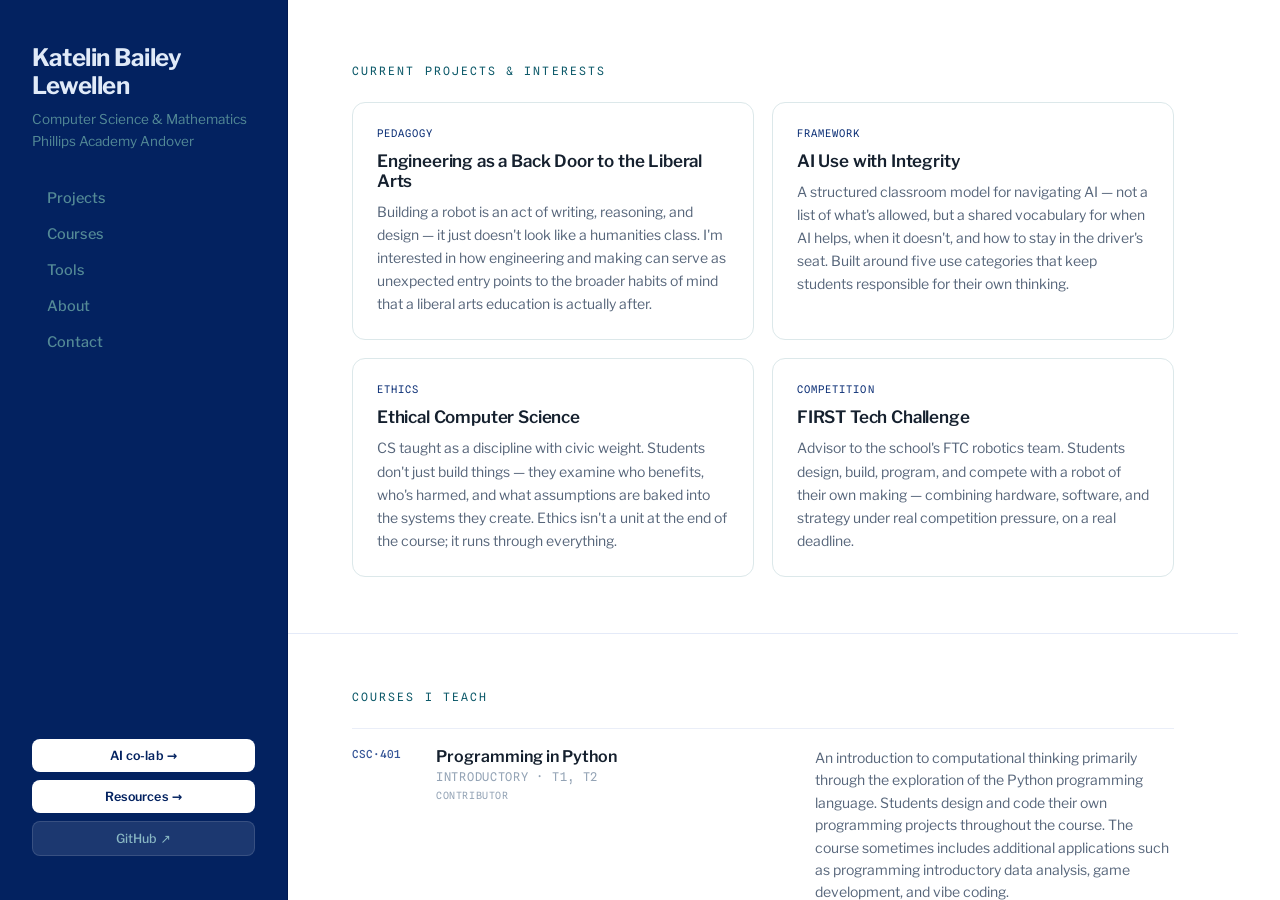
==== index.html @ 348e8698 "Unlock the prototypes from staticrypt password" ====
<!DOCTYPE html>
<html lang="en">
<head>
<meta charset="utf-8">
<meta name="viewport" content="width=device-width, initial-scale=1">
<title>Katelin Bailey Lewellen</title>
<link rel="preconnect" href="https://fonts.googleapis.com">
<link rel="preconnect" href="https://fonts.gstatic.com" crossorigin>
<link href="https://fonts.googleapis.com/css2?family=Libre+Franklin:wght@300;400;500;600;700;800&family=Spline+Sans+Mono:wght@400;500&display=swap" rel="stylesheet">
<style>
  * { box-sizing: border-box; }
  html, body { margin: 0; }
  body { font-family: 'Libre Franklin', system-ui, sans-serif; -webkit-font-smoothing: antialiased; color: #15202e; }
  ::selection { background: #b8d8de; }
  a { color: inherit; text-decoration: none; }
  .nav-link { transition: color .15s ease; }
  .nav-link:hover { color: #e8edf3; }
  .tool-card { transition: background .12s ease; }
  .tool-card:hover { background: #f1f4f8; }
  #tools-track::-webkit-scrollbar { display: none; }
  @media (max-width: 768px) {
    .page-wrap { flex-direction: column !important; height: auto !important; overflow: visible !important; }
    aside { width: 100% !important; height: auto !important; position: static !important; padding: 18px 20px 14px !important; gap: 10px !important; }
    .sb-sub { display: none !important; }
    .sb-name { font-size: 18px !important; }
    .sb-nav { display: none !important; }
    .sb-actions { margin-top: 0 !important; flex-direction: row !important; flex-wrap: wrap !important; gap: 6px !important; }
    main { height: auto !important; overflow-y: visible !important; }
    .sec { padding: 36px 20px !important; }
    .projects-grid { grid-template-columns: 1fr !important; }
    .course-row { grid-template-columns: 1fr !important; gap: 4px !important; }
    .about-card { flex-direction: column !important; }
    .about-img { width: 100% !important; height: 160px !important; }
    .contact-grid { grid-template-columns: 1fr !important; }
    #tools-track .tool-card { flex: 0 0 82% !important; }
    .scroll-btn { display: none !important; }
    footer { padding: 20px !important; }
  }
</style>
</head>
<body>

<div class="page-wrap" style="display: flex; height: 100vh; overflow: hidden;">

  <!-- SIDEBAR -->
  <aside style="width: 288px; flex: none; height: 100vh; position: sticky; top: 0; overflow-y: auto; background: #032260; border-right: 1px solid #021a52; padding: 44px 32px; display: flex; flex-direction: column; gap: 28px;">

    <div>
      <div class="sb-name" style="font-size: 24px; font-weight: 700; letter-spacing: -0.02em; line-height: 1.15; color: #e0eaf8;">Katelin Bailey<br>Lewellen</div>
      <div class="sb-sub" style="font-size: 13.5px; color: #548a96; margin-top: 10px; line-height: 1.6;">Computer Science &amp; Mathematics<br>Phillips Academy Andover</div>
    </div>

    <nav class="sb-nav" style="display: flex; flex-direction: column;">
      <a href="#projects" class="nav-link" style="display: flex; align-items: center; gap: 10px; padding: 9px 0; font-size: 14.5px; color: #548a96; font-weight: 500;">
        <span style="width: 5px; height: 5px; border-radius: 50%; background: #548a96; flex: none; opacity: 0;"></span>Projects
      </a>
      <a href="#courses" class="nav-link" style="display: flex; align-items: center; gap: 10px; padding: 9px 0; font-size: 14.5px; color: #548a96; font-weight: 500;">
        <span style="width: 5px; height: 5px; border-radius: 50%; background: #548a96; flex: none; opacity: 0;"></span>Courses
      </a>
      <a href="#tools" class="nav-link" style="display: flex; align-items: center; gap: 10px; padding: 9px 0; font-size: 14.5px; color: #548a96; font-weight: 500;">
        <span style="width: 5px; height: 5px; border-radius: 50%; background: #548a96; flex: none; opacity: 0;"></span>Tools
      </a>
      <a href="#about" class="nav-link" style="display: flex; align-items: center; gap: 10px; padding: 9px 0; font-size: 14.5px; color: #548a96; font-weight: 500;">
        <span style="width: 5px; height: 5px; border-radius: 50%; background: #548a96; flex: none; opacity: 0;"></span>About
      </a>
      <a href="#contact" class="nav-link" style="display: flex; align-items: center; gap: 10px; padding: 9px 0; font-size: 14.5px; color: #548a96; font-weight: 500;">
        <span style="width: 5px; height: 5px; border-radius: 50%; background: #548a96; flex: none; opacity: 0;"></span>Contact
      </a>
    </nav>

    <div class="sb-actions" style="margin-top: auto; display: flex; flex-direction: column; gap: 8px;">
      <a href="workshop.html" style="background: #ffffff; color: #032260; padding: 9px 12px; border-radius: 8px; text-align: center; font-size: 12.5px; font-weight: 600; letter-spacing: 0.01em;">AI co-lab →</a>
      <a href="open_resources.html" style="background: #ffffff; color: #032260; padding: 9px 12px; border-radius: 8px; text-align: center; font-size: 12.5px; font-weight: 600; letter-spacing: 0.01em;">Resources →</a>
      <a href="https://github.com/kblewellen" target="_blank" rel="noopener" style="background: rgba(255,255,255,0.1); color: #8ab8c4; padding: 9px 12px; border-radius: 8px; text-align: center; font-size: 12.5px; font-weight: 500; border: 1px solid rgba(255,255,255,0.12);">GitHub ↗</a>
      <!--<span style="border: 1px solid rgba(255,255,255,0.12); color: #8ab8c4; padding: 9px 12px; border-radius: 8px; text-align: center; font-size: 12.5px; font-weight: 500; cursor: pointer;">Download CV ↓</span> -->
    </div>
  </aside>

  <!-- MAIN -->
  <main style="flex: 1; height: 100vh; overflow-y: auto; background: #ffffff;">
  <div style="max-width: 950px;">

    <!-- PROJECTS -->
    <section id="projects" class="sec" style="padding: 64px 64px 56px; border-bottom: 1px solid #e4eaf8;">
      <div style="font-family: 'Spline Sans Mono', monospace; font-size: 11.5px; letter-spacing: 0.18em; text-transform: uppercase; color: #0c5969; margin-bottom: 24px;">Current projects &amp; interests</div>
      <div class="projects-grid" style="display: grid; grid-template-columns: 1fr 1fr; gap: 18px;">

        <div style="padding: 24px; border: 1px solid #dce8ea; border-radius: 13px; background: #ffffff;">
          <div style="font-family: 'Spline Sans Mono', monospace; font-size: 10.5px; letter-spacing: 0.1em; text-transform: uppercase; color: #0e3177; margin-bottom: 12px;">Pedagogy</div>
          <div style="font-size: 17px; font-weight: 600; margin-bottom: 9px; letter-spacing: -0.01em;">Engineering as a Back Door to the Liberal Arts</div>
          <div style="font-size: 14px; line-height: 1.65; color: #56657a;">Building a robot is an act of writing, reasoning, and design — it just doesn't look like a humanities class. I'm interested in how engineering and making can serve as unexpected entry points to the broader habits of mind that a liberal arts education is actually after.</div>
        </div>

        <div style="padding: 24px; border: 1px solid #dce8ea; border-radius: 13px; background: #ffffff;">
          <div style="font-family: 'Spline Sans Mono', monospace; font-size: 10.5px; letter-spacing: 0.1em; text-transform: uppercase; color: #0e3177; margin-bottom: 12px;">Framework</div>
          <div style="font-size: 17px; font-weight: 600; margin-bottom: 9px; letter-spacing: -0.01em;">AI Use with Integrity</div>
          <div style="font-size: 14px; line-height: 1.65; color: #56657a;">A structured classroom model for navigating AI — not a list of what's allowed, but a shared vocabulary for when AI helps, when it doesn't, and how to stay in the driver's seat. Built around five use categories that keep students responsible for their own thinking.</div>
        </div>

        <div style="padding: 24px; border: 1px solid #dce8ea; border-radius: 13px; background: #ffffff;">
          <div style="font-family: 'Spline Sans Mono', monospace; font-size: 10.5px; letter-spacing: 0.1em; text-transform: uppercase; color: #0e3177; margin-bottom: 12px;">Ethics</div>
          <div style="font-size: 17px; font-weight: 600; margin-bottom: 9px; letter-spacing: -0.01em;">Ethical Computer Science</div>
          <div style="font-size: 14px; line-height: 1.65; color: #56657a;">CS taught as a discipline with civic weight. Students don't just build things — they examine who benefits, who's harmed, and what assumptions are baked into the systems they create. Ethics isn't a unit at the end of the course; it runs through everything.</div>
        </div>

        <div style="padding: 24px; border: 1px solid #dce8ea; border-radius: 13px; background: #ffffff;">
          <div style="font-family: 'Spline Sans Mono', monospace; font-size: 10.5px; letter-spacing: 0.1em; text-transform: uppercase; color: #0e3177; margin-bottom: 12px;">Competition</div>
          <div style="font-size: 17px; font-weight: 600; margin-bottom: 9px; letter-spacing: -0.01em;">FIRST Tech Challenge</div>
          <div style="font-size: 14px; line-height: 1.65; color: #56657a;">Advisor to the school's FTC robotics team. Students design, build, program, and compete with a robot of their own making — combining hardware, software, and strategy under real competition pressure, on a real deadline.</div>
        </div>

      </div>
    </section>

    <!-- COURSES -->
    <section id="courses" class="sec" style="padding: 56px 64px; border-bottom: 1px solid #e4eaf8;">
      <div style="font-family: 'Spline Sans Mono', monospace; font-size: 11.5px; letter-spacing: 0.18em; text-transform: uppercase; color: #0c5969; margin-bottom: 24px;">Courses I teach</div>

      <div class="course-row" style="display: grid; grid-template-columns: 64px 1fr 1fr; gap: 20px; align-items: start; padding: 18px 0; border-top: 1px solid #eaeef8;">
        <div style="font-family: 'Spline Sans Mono', monospace; font-size: 11px; color: #375798; font-weight: 500;">CSC·401</div>
        <div>
          <div style="font-size: 16px; font-weight: 600; margin-bottom: 3px;">Programming in Python</div>
          <div style="font-size: 12px; color: #93a3b5; font-family: 'Spline Sans Mono', monospace; letter-spacing: 0.06em; text-transform: uppercase;">Introductory · T1, T2</div>
          <div style="font-size: 10px; font-family: 'Spline Sans Mono', monospace; letter-spacing: 0.06em; text-transform: uppercase; color: #93a3b5; margin-top: 5px;">contributor</div>
        </div>
        <div style="font-size: 14px; line-height: 1.6; color: #56657a;">An introduction to computational thinking primarily through the exploration of the Python programming language. Students design and code their own programming projects throughout the course. The course sometimes includes additional applications such as programming introductory data analysis, game development, and vibe coding. </div>
      </div>

      <div class="course-row" style="display: grid; grid-template-columns: 64px 1fr 1fr; gap: 20px; align-items: start; padding: 18px 0; border-top: 1px solid #eaeef8;">
        <div style="font-family: 'Spline Sans Mono', monospace; font-size: 11px; color: #375798; font-weight: 500;">CSC·411</div>
        <div>
          <div style="font-size: 16px; font-weight: 600; margin-bottom: 3px;">Robotics</div>
          <div style="font-size: 12px; color: #93a3b5; font-family: 'Spline Sans Mono', monospace; letter-spacing: 0.06em; text-transform: uppercase;">Introductory · T1, T3</div>
          <div style="font-size: 10px; font-family: 'Spline Sans Mono', monospace; letter-spacing: 0.06em; text-transform: uppercase; color: #0c5969; margin-top: 5px;">author · stable</div>
        </div>
        <div style="font-size: 14px; line-height: 1.6; color: #56657a;">A hands-on, project-based course where students  use the engineering process to engage in science-driven decision making and review physical concepts involved in the design and construction of a robot. Students  create robotics capable of complex behaviors while exploring different aspects of robot design and how they come together in the creation of a robot, including ethical and cultural elements surrounding the use of artificial intelligence.</div>
      </div>

      <div class="course-row" style="display: grid; grid-template-columns: 64px 1fr 1fr; gap: 20px; align-items: start; padding: 18px 0; border-top: 1px solid #eaeef8;">
        <div style="font-family: 'Spline Sans Mono', monospace; font-size: 11px; color: #375798; font-weight: 500;">CSC·454</div>
        <div>
          <div style="font-size: 16px; font-weight: 600; margin-bottom: 3px;">Computer Organization &amp; Hardware</div>
          <div style="font-size: 12px; color: #93a3b5; font-family: 'Spline Sans Mono', monospace; letter-spacing: 0.06em; text-transform: uppercase;">Intermediate · T3</div>
          <div style="font-size: 10px; font-family: 'Spline Sans Mono', monospace; letter-spacing: 0.06em; text-transform: uppercase; color: #0c5969; margin-top: 5px;">author · building</div>
        </div>
        <div style="font-size: 14px; line-height: 1.6; color: #56657a;">An introduction to the organization and design of computer systems. Students invent and explore the essential hardware and software commponents of computational devices. Topics include digital logic, circuit design, memory architectures and hierarchies, and assembly language(s). Over the course of the term, students will complete a series of projects that gradually build the components of a simple computer system in simulation.</div>
      </div>

      <div class="course-row" style="display: grid; grid-template-columns: 64px 1fr 1fr; gap: 20px; align-items: start; padding: 18px 0; border-top: 1px solid #eaeef8;">
        <div style="font-family: 'Spline Sans Mono', monospace; font-size: 11px; color: #375798; font-weight: 500;">CSC·551</div>
        <div>
          <div style="font-size: 16px; font-weight: 600; margin-bottom: 3px;">Data Structures &amp; Algorithms</div>
          <div style="font-size: 12px; color: #93a3b5; font-family: 'Spline Sans Mono', monospace; letter-spacing: 0.06em; text-transform: uppercase;">Advanced · T3</div>
          <div style="font-size: 10px; font-family: 'Spline Sans Mono', monospace; letter-spacing: 0.06em; text-transform: uppercase; color: #0c5969; margin-top: 5px;">author · in revision</div>
        </div>
        <div style="font-size: 14px; line-height: 1.6; color: #56657a;">An opportunity for students to study, build, test, and apply data structures such as stacks, queues, linked lists, binary trees, heaps, hash maps and graphs, including formulating appropriate algorithms to support their data. Along the way, students develop software engineering skills potentially including collaborative coding, source control, and test-driven development.</div>
      </div>

      <div class="course-row" style="display: grid; grid-template-columns: 64px 1fr 1fr; gap: 20px; align-items: start; padding: 18px 0; border-top: 1px solid #eaeef8;">
        <div style="font-family: 'Spline Sans Mono', monospace; font-size: 11px; color: #375798; font-weight: 500;">CSC·571</div>
        <div>
          <div style="font-size: 16px; font-weight: 600; margin-bottom: 3px;">Autonomous Systems</div>
          <div style="font-size: 12px; color: #93a3b5; font-family: 'Spline Sans Mono', monospace; letter-spacing: 0.06em; text-transform: uppercase;">Advanced · T2</div>
          <div style="font-size: 10px; font-family: 'Spline Sans Mono', monospace; letter-spacing: 0.06em; text-transform: uppercase; color: #0c5969; margin-top: 5px;">author · in revision</div>
        </div>
        <div style="font-size: 14px; line-height: 1.6; color: #56657a;">A hands-on, project-driven introduction to the design and control of autonomous systems. Students plan and build cyber-physical and autonomous systems in self-selected domains. Their projects drive explorations of necessary robotics, artificial intelligence, and control engineering  to achieve their goals. Woven throughout this work, the students explore the ethical and societal implications of these systems.</div>
      </div>

      <div class="course-row" style="display: grid; grid-template-columns: 64px 1fr 1fr; gap: 20px; align-items: start; padding: 18px 0; border-top: 1px solid #eaeef8;">
        <div style="font-family: 'Spline Sans Mono', monospace; font-size: 11px; color: #375798; font-weight: 500;">MTH</div>
        <div>
          <div style="font-size: 16px; font-weight: 600; margin-bottom: 3px;">Mathematics, various</div>
          <div style="font-size: 12px; color: #93a3b5; font-family: 'Spline Sans Mono', monospace; letter-spacing: 0.06em; text-transform: uppercase;">Mathematics</div>
        </div>
        <div style="font-size: 14px; line-height: 1.6; color: #56657a;"> Various math classes, most recently precalculus and calculus, taught alongside other Andover faculty. I teach math with a focus on exploration, reasoning, and connection which draws from traditions of complex instruction, problem-based learning, and standards-based grading. </div>
      </div>

      <div style="padding: 20px 0 0; margin-top: 4px; border-top: 1px solid #eaeef8;">
        <div style="font-family: 'Spline Sans Mono', monospace; font-size: 11px; letter-spacing: 0.06em; text-transform: uppercase; color: #93a3b5; margin-bottom: 8px;">Also taught</div>
        <div style="font-size: 14px; color: #93a3b5; line-height: 1.8;">Object-Oriented Programming in Java · Data Visualization · Computer Security · Artificial Intelligence and Machine Learning · C++ Bridge Course for Python Programmers · Systems Programming ·  Hardware-Software Interface</div>
      </div>
    </section>

    <!-- TOOLS -->
    <section id="tools" class="sec" style="padding: 56px 64px; border-bottom: 1px solid #e4eaf8;">
      <div style="display: flex; align-items: start; justify-content: space-between; margin-bottom: 12px;">
        <div style="font-family: 'Spline Sans Mono', monospace; font-size: 11.5px; letter-spacing: 0.18em; text-transform: uppercase; color: #0c5969;">Things I've built</div>
        <a href="open_resources.html" style="font-family: 'Spline Sans Mono', monospace; font-size: 11.5px; color: #0c5969;">see all →</a>
      </div>
      <p style="font-size: 13px; line-height: 1.65; color: #93a3b5; margin: 0 0 16px; max-width: 680px;">Tools built from original AI use framework and custom curriculum by Katelin Bailey Lewellen and CS Skills system from CS@Andover. Code interfaces developed in collaboration with Claude Code.</p>
      <div style="position: relative;">
        <div id="tools-track" style="display: flex; gap: 14px; overflow-x: auto; scroll-snap-type: x mandatory; scroll-behavior: smooth; scrollbar-width: none; padding-bottom: 4px;">

          <a href="ai_framework.html" class="tool-card" style="flex: 0 0 calc(33.33% - 10px); scroll-snap-align: start; display: flex; align-items: flex-start; padding: 18px 20px; border: 1px solid #e4eaf8; border-radius: 13px; color: inherit;">
            <div>
              <div style="font-size: 16px; font-weight: 600; margin-bottom: 4px;">AI Framework</div>
              <div style="font-family: 'Spline Sans Mono', monospace; font-size: 10px; letter-spacing: 0.08em; text-transform: uppercase; color: #93a3b5; margin-bottom: 3px;">Framework</div>
              <div style="font-family: 'Spline Sans Mono', monospace; font-size: 9.5px; letter-spacing: 0.08em; text-transform: uppercase; color: #c8d2dd; margin-bottom: 8px;">KBL</div>
              <div style="font-size: 13.5px; line-height: 1.55; color: #56657a;">The AI use accountability framework underlying CS@Andover AI-integrated coursework — roles, skills, and expectations for students working with AI.</div>
            </div>
          </a>

          <a href="student_tools/411_help/411_help_v4.html" class="tool-card" style="flex: 0 0 calc(33.33% - 10px); scroll-snap-align: start; display: flex; align-items: flex-start; padding: 18px 20px; border: 1px solid #e4eaf8; border-radius: 13px; color: inherit;">
            <div>
              <div style="font-size: 16px; font-weight: 600; margin-bottom: 4px;">411 Help</div>
              <div style="font-family: 'Spline Sans Mono', monospace; font-size: 10px; letter-spacing: 0.08em; text-transform: uppercase; color: #93a3b5; margin-bottom: 3px;">Student tool</div>
              <div style="font-family: 'Spline Sans Mono', monospace; font-size: 9.5px; letter-spacing: 0.08em; text-transform: uppercase; color: #c8d2dd; margin-bottom: 8px;">KBL · Claude Code</div>
              <div style="font-size: 13.5px; line-height: 1.55; color: #56657a;">Structured prompt-builder: pick your skills, name your need, compose an AI ask that keeps the thinking yours.</div>
            </div>
          </a>

          <a href="teacher_tools/411_help/411_help_heatmatp_v1.html" class="tool-card" style="flex: 0 0 calc(33.33% - 10px); scroll-snap-align: start; display: flex; align-items: flex-start; padding: 18px 20px; border: 1px solid #e4eaf8; border-radius: 13px; color: inherit;">
            <div>
              <div style="font-size: 16px; font-weight: 600; margin-bottom: 4px;">AI Use Dashboard</div>
              <div style="font-family: 'Spline Sans Mono', monospace; font-size: 10px; letter-spacing: 0.08em; text-transform: uppercase; color: #93a3b5; margin-bottom: 3px;">Teacher tool</div>
              <div style="font-family: 'Spline Sans Mono', monospace; font-size: 9.5px; letter-spacing: 0.08em; text-transform: uppercase; color: #c8d2dd; margin-bottom: 8px;">KBL · Claude Code</div>
              <div style="font-size: 13.5px; line-height: 1.55; color: #56657a;">Upload student logbook entries and see a heatmap of where help was sought — by role and day.</div>
            </div>
          </a>

          <a href="edu_games/gate_crashers/index.html" class="tool-card" style="flex: 0 0 calc(33.33% - 10px); scroll-snap-align: start; display: flex; align-items: flex-start; padding: 18px 20px; border: 1px solid #e4eaf8; border-radius: 13px; color: inherit;">
            <div>
              <div style="font-size: 16px; font-weight: 600; margin-bottom: 4px;">Gate Crashers</div>
              <div style="font-family: 'Spline Sans Mono', monospace; font-size: 10px; letter-spacing: 0.08em; text-transform: uppercase; color: #93a3b5; margin-bottom: 3px;">Game</div>
              <div style="font-family: 'Spline Sans Mono', monospace; font-size: 9.5px; letter-spacing: 0.08em; text-transform: uppercase; color: #c8d2dd; margin-bottom: 8px;">KBL · Claude Code</div>
              <div style="font-size: 13.5px; line-height: 1.55; color: #56657a;">GlitchBot scrambled the digital fortress. Debug broken logic gate circuits before the chaos spreads.</div>
            </div>
          </a>

          <a data-href="vex_test/index.html" class="tool-card" style="flex: 0 0 calc(33.33% - 10px); scroll-snap-align: start; display: flex; align-items: flex-start; padding: 18px 20px; border: 1px solid #e4eaf8; border-radius: 13px; color: inherit;">
            <div>
              <div style="font-size: 16px; font-weight: 600; margin-bottom: 4px;">VEX Test</div>
              <div style="font-family: 'Spline Sans Mono', monospace; font-size: 10px; letter-spacing: 0.08em; text-transform: uppercase; color: #93a3b5; margin-bottom: 3px;">Simulator</div>
              <div style="font-family: 'Spline Sans Mono', monospace; font-size: 9.5px; letter-spacing: 0.08em; text-transform: uppercase; color: #c8d2dd; margin-bottom: 8px;">KBL · Claude Code</div>
              <div style="font-size: 13.5px; line-height: 1.55; color: #56657a;">Upload your VEXcode Python and watch your robot trace its path on a virtual field — see control flow live.</div>
            </div>
          </a>

        </div>
        <button class="scroll-btn" onclick="document.getElementById('tools-track').scrollBy({left:-300,behavior:'smooth'})" style="position: absolute; left: -18px; top: 50%; transform: translateY(-60%); background: #fff; border: 1px solid #dce8ea; border-radius: 50%; width: 34px; height: 34px; cursor: pointer; font-size: 20px; color: #375798; display: flex; align-items: center; justify-content: center; box-shadow: 0 2px 8px -2px rgba(21,32,46,0.12); padding: 0; z-index: 1;">‹</button>
        <button class="scroll-btn" onclick="document.getElementById('tools-track').scrollBy({left:300,behavior:'smooth'})" style="position: absolute; right: -18px; top: 50%; transform: translateY(-60%); background: #fff; border: 1px solid #dce8ea; border-radius: 50%; width: 34px; height: 34px; cursor: pointer; font-size: 20px; color: #375798; display: flex; align-items: center; justify-content: center; box-shadow: 0 2px 8px -2px rgba(21,32,46,0.12); padding: 0; z-index: 1;">›</button>
      </div>
    </section>

    <!-- ABOUT -->
    <section id="about" class="sec" style="padding: 56px 64px; border-bottom: 1px solid #e4eaf8;">
      <div style="font-family: 'Spline Sans Mono', monospace; font-size: 11.5px; letter-spacing: 0.18em; text-transform: uppercase; color: #0c5969; margin-bottom: 18px;">About</div>
      <div class="about-card" style="background: #f7f9fa; border: 1px solid #dce8ea; border-radius: 16px; padding: 32px 36px; display: flex; gap: 32px; align-items: flex-start; max-width: 950px;">
        <img class="about-img" src="headshot.jpg" alt="Katelin Bailey Lewellen" style="flex: none; width: 105px; height: 116px; border-radius: 12px; border: 1px solid #cdd8e8; object-fit: cover; object-position: center top;">
        <div style="flex: 1; min-width: 0; font-size: 15.5px; line-height: 1.75; color: #4a596b; margin: 0 0 16px;">
          <p>Katelin Lewellen is an educator, programmer, and designer who teaches and plays at the intersection of computer science, engineering, and mathematics. She has taught at every level from middle school to graduate school; in public middle school, private high school, university, and community college. She currently teaches at Phillips Academy Andover. In the classroom, Katelin challenges students to develop their own mental models and processes: for thinking, designing, and problem-solving. Her classes emphasize hands-on exploration where students make  choices backed by both justification and reflection.  </p>
          <p> Katelin is committed to intertwining computer science with ethics, problem solving, human relationships, writing, research, and oral argumentation. She is particularly interested in cultivating interesting learning environments with intractable problems for students to grapple with. She has spent time developing a classroom framework for student AI use, but remains deeply suspicious about AI's role in a society that values being both human and humane. She coaches the school's FIRST Tech Challenge robotics team (PARC 28170), and enjoys casual creation on campus with tools both physical and digital. </p>
          <p> Wherever you meet her, Katelin is a detail-loving systems thinker who finds joy in both the messy middle of making and the clean precision of intentional design.   She is committed to the sisyphean task of making complex work sustainable and joyful for both students and teachers, and remains one of the most analog computer science teachers you are likely to meet. 
              You can ask her about knitting, quilting, baking, running, baseball, or books and puzzles of all sorts. She lives in Andover with her husband, three kids, and a large dog.</p>
        </div>
      </div>
    </section>

    <!-- CONTACT -->
    <section id="contact" class="sec" style="padding: 56px 64px; border-bottom: 1px solid #e4eaf8;">
      <div style="font-family: 'Spline Sans Mono', monospace; font-size: 11.5px; letter-spacing: 0.18em; text-transform: uppercase; color: #0c5969; margin-bottom: 24px;">Contact</div>

      <div style="margin-bottom: 16px; padding: 22px 24px; border: 1px solid #e4eaf8; border-radius: 13px; max-width: 760px;">
        <div style="font-family: 'Spline Sans Mono', monospace; font-size: 10.5px; letter-spacing: 0.1em; text-transform: uppercase; color: #93a3b5; margin-bottom: 10px;">Summer 2026 Forecast</div>
        <div style="font-size: 14px; line-height: 1.7; color: #56657a;">In June I'll be at the Grauer Summer Institute (June 15–19), deep-diving into AI in education. In July I'm in residence with the Tang Institute at Andover, working on Ethics and Computer Science. During the fellowship I'm available for in-person or virtual appointments Tue–Thu on campus. Unavailable in August.</div>
      </div>

      <div class="contact-grid" style="display: grid; grid-template-columns: 1fr 1fr; gap: 16px; max-width: 760px;">

        <div style="padding: 22px 24px; border: 1px solid #e4eaf8; border-radius: 13px;">
          <div style="font-family: 'Spline Sans Mono', monospace; font-size: 10.5px; letter-spacing: 0.1em; text-transform: uppercase; color: #93a3b5; margin-bottom: 10px;">Most often found in</div>
          <div style="font-size: 14px; line-height: 1.7; color: #56657a;">
              Nest Makerspace, Robotics Studio<br>
              Oliver Wendell Holmes Library (OWHL)</div>
        </div>

        <div style="padding: 22px 24px; border: 1px solid #e4eaf8; border-radius: 13px;">
          <div style="font-family: 'Spline Sans Mono', monospace; font-size: 10.5px; letter-spacing: 0.1em; text-transform: uppercase; color: #93a3b5; margin-bottom: 10px;">Student Questions</div>
          <div style="font-size: 14px; line-height: 1.75; color: #56657a;">Mon 10–10:45am · Wed 9:45–10:15am<br><span style="font-size: 13px; color: #93a3b5;"><i>when school is in session</i></span></div>
        </div>

        <div style="padding: 22px 24px; border: 1px solid #e4eaf8; border-radius: 13px;">
          <div style="font-family: 'Spline Sans Mono', monospace; font-size: 10.5px; letter-spacing: 0.1em; text-transform: uppercase; color: #93a3b5; margin-bottom: 10px;">Contact me (fast)</div>
          <a id="contact-email" style="font-size: 14.5px; color: #0c5969; font-weight: 500;"></a>
        </div>

        <div style="padding: 22px 24px; border: 1px solid #e4eaf8; border-radius: 13px;">
          <div style="font-family: 'Spline Sans Mono', monospace; font-size: 10.5px; letter-spacing: 0.1em; text-transform: uppercase; color: #93a3b5; margin-bottom: 10px;">Contact me (slow)</div>
          <div style="font-size: 14px; line-height: 1.7; color: #56657a;">180 Main Street<br>Andover MA 01810</div>
        </div>

      </div>

    </section>

    <!-- FOOTER -->
    <footer style="padding: 28px 64px; border-top: 1px solid #e4eaf8; display: flex; align-items: center; justify-content: space-between; gap: 24px; flex-wrap: wrap;">
      <p style="font-size: 13px; color: #93a3b5; margin: 0; line-height: 1.6;">Built with <span style="color: #56657a; font-weight: 500;">Claude Design</span> and <span style="color: #56657a; font-weight: 500;">Claude Code</span>. Curious? <a href="mailto:klewellen@andover.edu" style="color: #0c5969; font-weight: 500;">Get in touch.</a></p>
      <p id="kbl" style="font-family: 'Spline Sans Mono', monospace; font-size: 11px; color: #b5c1cd; margin: 0; letter-spacing: 0.06em;">KBL</p>
    </footer>

  </div>
  </main>
</div>

<script>
  document.getElementById('kbl').textContent = 'KBL · ' + new Date().getFullYear();
  (function() {
    const el = document.getElementById('contact-email');
    const addr = 'klewellen' + '@' + 'andover.edu';
    el.href = 'mailto:' + addr;
    el.textContent = 'klewellen@';
  })();
</script>
</body>
</html>
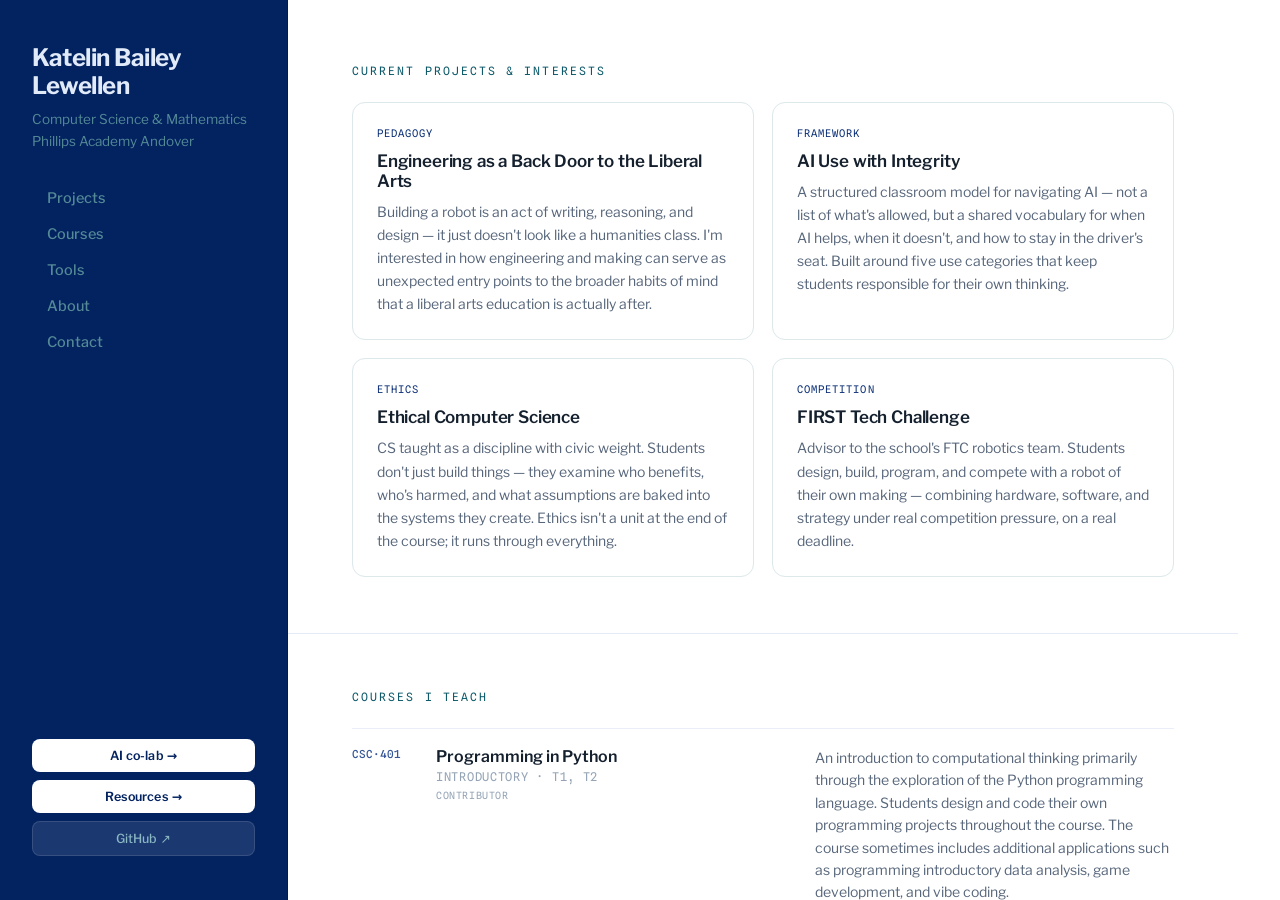
==== commit d80aa1f4: "Updates to about me" ====
--- a/index.html
+++ b/index.html
@@ -248,10 +248,10 @@
       <div class="about-card" style="background: #f7f9fa; border: 1px solid #dce8ea; border-radius: 16px; padding: 32px 36px; display: flex; gap: 32px; align-items: flex-start; max-width: 950px;">
         <img class="about-img" src="headshot.jpg" alt="Katelin Bailey Lewellen" style="flex: none; width: 105px; height: 116px; border-radius: 12px; border: 1px solid #cdd8e8; object-fit: cover; object-position: center top;">
         <div style="flex: 1; min-width: 0; font-size: 15.5px; line-height: 1.75; color: #4a596b; margin: 0 0 16px;">
-          <p>Katelin Lewellen is an educator, programmer, and designer who teaches and plays at the intersection of computer science, engineering, and mathematics. She has taught at every level from middle school to graduate school; in public middle school, private high school, university, and community college. She currently teaches at Phillips Academy Andover. In the classroom, Katelin challenges students to develop their own mental models and processes: for thinking, designing, and problem-solving. Her classes emphasize hands-on exploration where students make  choices backed by both justification and reflection.  </p>
-          <p> Katelin is committed to intertwining computer science with ethics, problem solving, human relationships, writing, research, and oral argumentation. She is particularly interested in cultivating interesting learning environments with intractable problems for students to grapple with. She has spent time developing a classroom framework for student AI use, but remains deeply suspicious about AI's role in a society that values being both human and humane. She coaches the school's FIRST Tech Challenge robotics team (PARC 28170), and enjoys casual creation on campus with tools both physical and digital. </p>
-          <p> Wherever you meet her, Katelin is a detail-loving systems thinker who finds joy in both the messy middle of making and the clean precision of intentional design.   She is committed to the sisyphean task of making complex work sustainable and joyful for both students and teachers, and remains one of the most analog computer science teachers you are likely to meet. 
-              You can ask her about knitting, quilting, baking, running, baseball, or books and puzzles of all sorts. She lives in Andover with her husband, three kids, and a large dog.</p>
+          <p>Katelin Lewellen is an educator, programmer, and designer who teaches and plays at the intersection of computer science, engineering, and mathematics. She has taught at every level from middle school to graduate school; in public schools, private schools, university, and community college. She currently teaches at Phillips Academy Andover. In the classroom, Katelin challenges students to develop their own mental models and processes for thinking, designing, and problem-solving. Her classes emphasize hands-on exploration where students make choices defensible by both justification and reflection.   </p>
+          <p> Katelin is committed to intertwining computer science with ethics, problem solving, human relationships, research, and both written and oral argumentation. She is focused on cultivating interesting learning environments seeded with thorny problems for students to grapple with. She has spent time developing a classroom framework for student AI use, but remains suspicious about AI's role in a society that values being both human and humane. She coaches the school's FIRST Tech Challenge robotics team (PARC 28170), and enjoys casual creation on campus with tools both physical and digital. </p>
+          <p> Wherever you meet her, Katelin is a detail-loving systems thinker who finds joy in both the messy middle of making and the clean precision of intentional design. She is committed to the neverending task of making classes as sustainable and joyful as they are rigorous, for both students and teachers. She is also one of the most analog computer science teachers you are likely to meet. </p>
+          <p>You can ask Katelin about knitting, quilting, baking, running, baseball, or books and puzzles of all sorts. She lives in Andover with her husband, three kids, and a large dog.</p>
         </div>
       </div>
     </section>
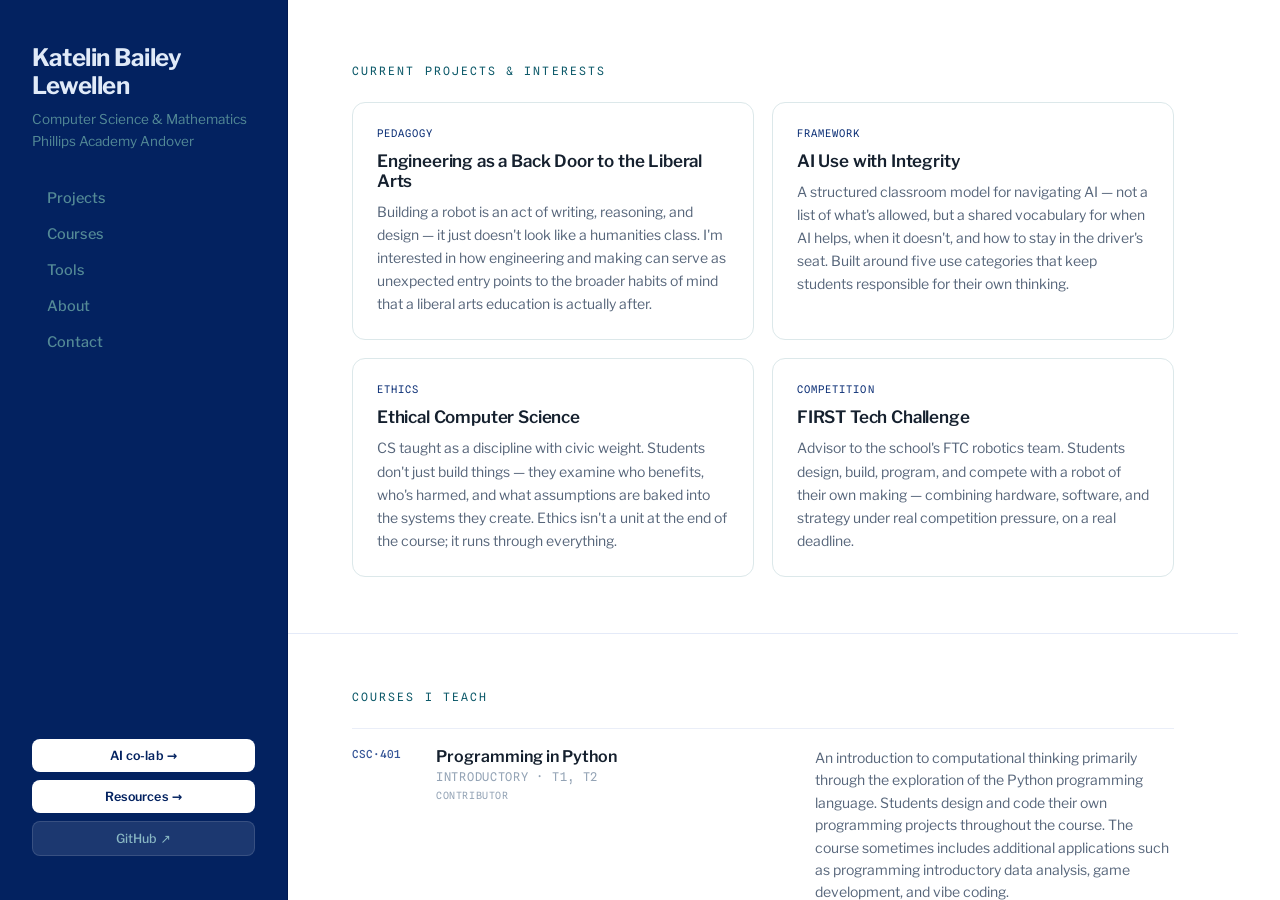
==== commit de5b5db5: "Fixes typos in course descriptions." ====
--- a/index.html
+++ b/index.html
@@ -133,7 +133,7 @@
           <div style="font-size: 12px; color: #93a3b5; font-family: 'Spline Sans Mono', monospace; letter-spacing: 0.06em; text-transform: uppercase;">Introductory · T1, T3</div>
           <div style="font-size: 10px; font-family: 'Spline Sans Mono', monospace; letter-spacing: 0.06em; text-transform: uppercase; color: #0c5969; margin-top: 5px;">author · stable</div>
         </div>
-        <div style="font-size: 14px; line-height: 1.6; color: #56657a;">A hands-on, project-based course where students  use the engineering process to engage in science-driven decision making and review physical concepts involved in the design and construction of a robot. Students  create robotics capable of complex behaviors while exploring different aspects of robot design and how they come together in the creation of a robot, including ethical and cultural elements surrounding the use of artificial intelligence.</div>
+        <div style="font-size: 14px; line-height: 1.6; color: #56657a;">A hands-on, project-based course where students  use the engineering process to engage in science-driven decision making and review physical concepts involved in the design and construction of a robot. Students create robots capable of complex behaviors while exploring different aspects of robot design and how they come together in the creation of a robot, including ethical and cultural elements surrounding the use of artificial intelligence.</div>
       </div>
 
       <div class="course-row" style="display: grid; grid-template-columns: 64px 1fr 1fr; gap: 20px; align-items: start; padding: 18px 0; border-top: 1px solid #eaeef8;">
@@ -143,7 +143,7 @@
           <div style="font-size: 12px; color: #93a3b5; font-family: 'Spline Sans Mono', monospace; letter-spacing: 0.06em; text-transform: uppercase;">Intermediate · T3</div>
           <div style="font-size: 10px; font-family: 'Spline Sans Mono', monospace; letter-spacing: 0.06em; text-transform: uppercase; color: #0c5969; margin-top: 5px;">author · building</div>
         </div>
-        <div style="font-size: 14px; line-height: 1.6; color: #56657a;">An introduction to the organization and design of computer systems. Students invent and explore the essential hardware and software commponents of computational devices. Topics include digital logic, circuit design, memory architectures and hierarchies, and assembly language(s). Over the course of the term, students will complete a series of projects that gradually build the components of a simple computer system in simulation.</div>
+        <div style="font-size: 14px; line-height: 1.6; color: #56657a;">An introduction to the organization and design of computer systems. Students invent and explore the essential hardware and software components of computational devices. Topics include digital logic, circuit design, memory architectures and hierarchies, and assembly language(s). Over the course of the term, students will complete a series of projects that gradually build the components of a simple computer system in simulation.</div>
       </div>
 
       <div class="course-row" style="display: grid; grid-template-columns: 64px 1fr 1fr; gap: 20px; align-items: start; padding: 18px 0; border-top: 1px solid #eaeef8;">
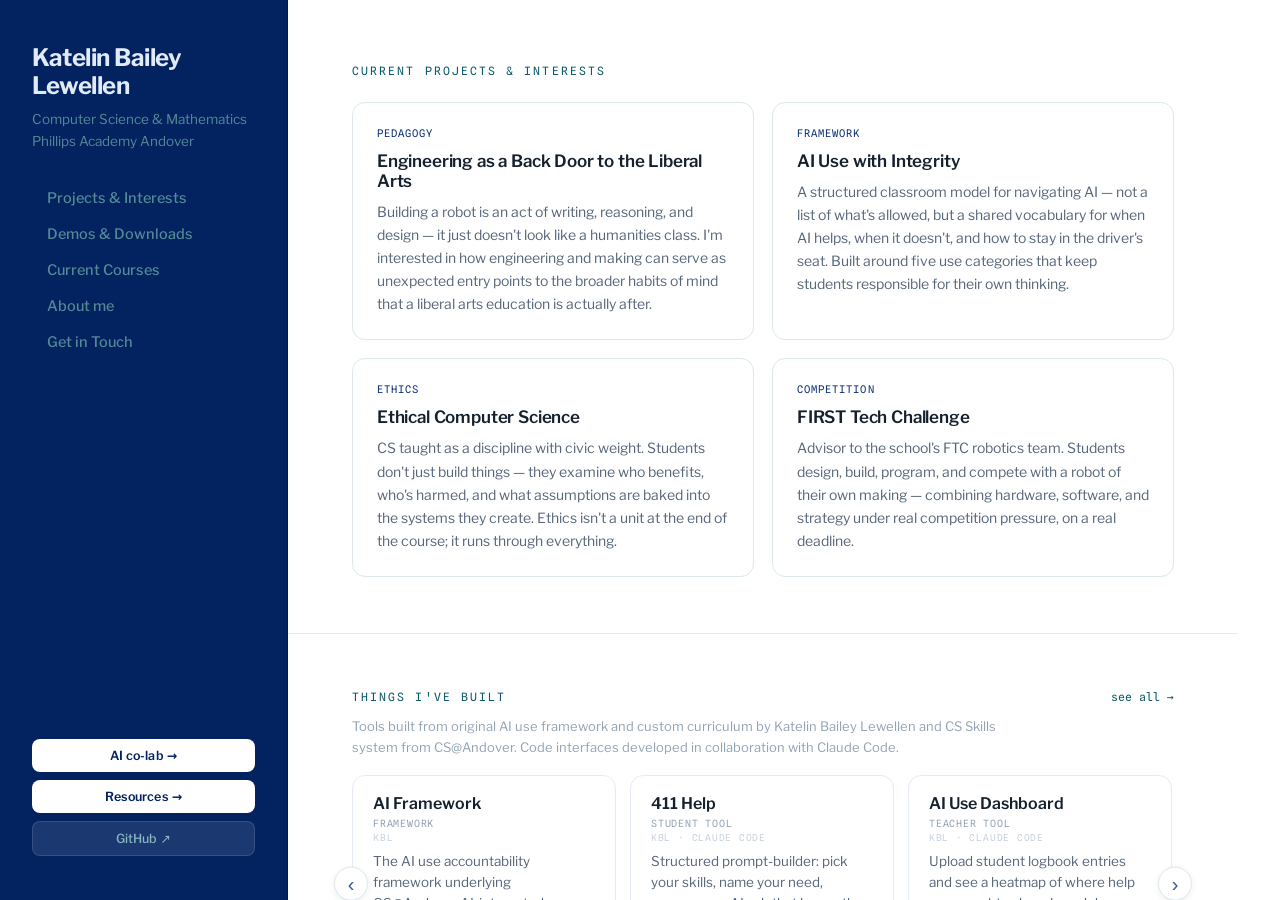
==== commit eacfd411: "Rearrange ordering on main page" ====
--- a/index.html
+++ b/index.html
@@ -51,20 +51,21 @@
     </div>
 
     <nav class="sb-nav" style="display: flex; flex-direction: column;">
+
       <a href="#projects" class="nav-link" style="display: flex; align-items: center; gap: 10px; padding: 9px 0; font-size: 14.5px; color: #548a96; font-weight: 500;">
-        <span style="width: 5px; height: 5px; border-radius: 50%; background: #548a96; flex: none; opacity: 0;"></span>Projects
+        <span style="width: 5px; height: 5px; border-radius: 50%; background: #548a96; flex: none; opacity: 0;"></span>Projects & Interests
+      </a>
+      <a href="#tools" class="nav-link" style="display: flex; align-items: center; gap: 10px; padding: 9px 0; font-size: 14.5px; color: #548a96; font-weight: 500;">
+        <span style="width: 5px; height: 5px; border-radius: 50%; background: #548a96; flex: none; opacity: 0;"></span>Demos & Downloads
       </a>
       <a href="#courses" class="nav-link" style="display: flex; align-items: center; gap: 10px; padding: 9px 0; font-size: 14.5px; color: #548a96; font-weight: 500;">
-        <span style="width: 5px; height: 5px; border-radius: 50%; background: #548a96; flex: none; opacity: 0;"></span>Courses
-      </a>
-      <a href="#tools" class="nav-link" style="display: flex; align-items: center; gap: 10px; padding: 9px 0; font-size: 14.5px; color: #548a96; font-weight: 500;">
-        <span style="width: 5px; height: 5px; border-radius: 50%; background: #548a96; flex: none; opacity: 0;"></span>Tools
+        <span style="width: 5px; height: 5px; border-radius: 50%; background: #548a96; flex: none; opacity: 0;"></span>Current Courses
       </a>
       <a href="#about" class="nav-link" style="display: flex; align-items: center; gap: 10px; padding: 9px 0; font-size: 14.5px; color: #548a96; font-weight: 500;">
-        <span style="width: 5px; height: 5px; border-radius: 50%; background: #548a96; flex: none; opacity: 0;"></span>About
+        <span style="width: 5px; height: 5px; border-radius: 50%; background: #548a96; flex: none; opacity: 0;"></span>About me
       </a>
       <a href="#contact" class="nav-link" style="display: flex; align-items: center; gap: 10px; padding: 9px 0; font-size: 14.5px; color: #548a96; font-weight: 500;">
-        <span style="width: 5px; height: 5px; border-radius: 50%; background: #548a96; flex: none; opacity: 0;"></span>Contact
+        <span style="width: 5px; height: 5px; border-radius: 50%; background: #548a96; flex: none; opacity: 0;"></span>Get in Touch
       </a>
     </nav>
 
@@ -112,75 +113,6 @@
       </div>
     </section>
 
-    <!-- COURSES -->
-    <section id="courses" class="sec" style="padding: 56px 64px; border-bottom: 1px solid #e4eaf8;">
-      <div style="font-family: 'Spline Sans Mono', monospace; font-size: 11.5px; letter-spacing: 0.18em; text-transform: uppercase; color: #0c5969; margin-bottom: 24px;">Courses I teach</div>
-
-      <div class="course-row" style="display: grid; grid-template-columns: 64px 1fr 1fr; gap: 20px; align-items: start; padding: 18px 0; border-top: 1px solid #eaeef8;">
-        <div style="font-family: 'Spline Sans Mono', monospace; font-size: 11px; color: #375798; font-weight: 500;">CSC·401</div>
-        <div>
-          <div style="font-size: 16px; font-weight: 600; margin-bottom: 3px;">Programming in Python</div>
-          <div style="font-size: 12px; color: #93a3b5; font-family: 'Spline Sans Mono', monospace; letter-spacing: 0.06em; text-transform: uppercase;">Introductory · T1, T2</div>
-          <div style="font-size: 10px; font-family: 'Spline Sans Mono', monospace; letter-spacing: 0.06em; text-transform: uppercase; color: #93a3b5; margin-top: 5px;">contributor</div>
-        </div>
-        <div style="font-size: 14px; line-height: 1.6; color: #56657a;">An introduction to computational thinking primarily through the exploration of the Python programming language. Students design and code their own programming projects throughout the course. The course sometimes includes additional applications such as programming introductory data analysis, game development, and vibe coding. </div>
-      </div>
-
-      <div class="course-row" style="display: grid; grid-template-columns: 64px 1fr 1fr; gap: 20px; align-items: start; padding: 18px 0; border-top: 1px solid #eaeef8;">
-        <div style="font-family: 'Spline Sans Mono', monospace; font-size: 11px; color: #375798; font-weight: 500;">CSC·411</div>
-        <div>
-          <div style="font-size: 16px; font-weight: 600; margin-bottom: 3px;">Robotics</div>
-          <div style="font-size: 12px; color: #93a3b5; font-family: 'Spline Sans Mono', monospace; letter-spacing: 0.06em; text-transform: uppercase;">Introductory · T1, T3</div>
-          <div style="font-size: 10px; font-family: 'Spline Sans Mono', monospace; letter-spacing: 0.06em; text-transform: uppercase; color: #0c5969; margin-top: 5px;">author · stable</div>
-        </div>
-        <div style="font-size: 14px; line-height: 1.6; color: #56657a;">A hands-on, project-based course where students  use the engineering process to engage in science-driven decision making and review physical concepts involved in the design and construction of a robot. Students create robots capable of complex behaviors while exploring different aspects of robot design and how they come together in the creation of a robot, including ethical and cultural elements surrounding the use of artificial intelligence.</div>
-      </div>
-
-      <div class="course-row" style="display: grid; grid-template-columns: 64px 1fr 1fr; gap: 20px; align-items: start; padding: 18px 0; border-top: 1px solid #eaeef8;">
-        <div style="font-family: 'Spline Sans Mono', monospace; font-size: 11px; color: #375798; font-weight: 500;">CSC·454</div>
-        <div>
-          <div style="font-size: 16px; font-weight: 600; margin-bottom: 3px;">Computer Organization &amp; Hardware</div>
-          <div style="font-size: 12px; color: #93a3b5; font-family: 'Spline Sans Mono', monospace; letter-spacing: 0.06em; text-transform: uppercase;">Intermediate · T3</div>
-          <div style="font-size: 10px; font-family: 'Spline Sans Mono', monospace; letter-spacing: 0.06em; text-transform: uppercase; color: #0c5969; margin-top: 5px;">author · building</div>
-        </div>
-        <div style="font-size: 14px; line-height: 1.6; color: #56657a;">An introduction to the organization and design of computer systems. Students invent and explore the essential hardware and software components of computational devices. Topics include digital logic, circuit design, memory architectures and hierarchies, and assembly language(s). Over the course of the term, students will complete a series of projects that gradually build the components of a simple computer system in simulation.</div>
-      </div>
-
-      <div class="course-row" style="display: grid; grid-template-columns: 64px 1fr 1fr; gap: 20px; align-items: start; padding: 18px 0; border-top: 1px solid #eaeef8;">
-        <div style="font-family: 'Spline Sans Mono', monospace; font-size: 11px; color: #375798; font-weight: 500;">CSC·551</div>
-        <div>
-          <div style="font-size: 16px; font-weight: 600; margin-bottom: 3px;">Data Structures &amp; Algorithms</div>
-          <div style="font-size: 12px; color: #93a3b5; font-family: 'Spline Sans Mono', monospace; letter-spacing: 0.06em; text-transform: uppercase;">Advanced · T3</div>
-          <div style="font-size: 10px; font-family: 'Spline Sans Mono', monospace; letter-spacing: 0.06em; text-transform: uppercase; color: #0c5969; margin-top: 5px;">author · in revision</div>
-        </div>
-        <div style="font-size: 14px; line-height: 1.6; color: #56657a;">An opportunity for students to study, build, test, and apply data structures such as stacks, queues, linked lists, binary trees, heaps, hash maps and graphs, including formulating appropriate algorithms to support their data. Along the way, students develop software engineering skills potentially including collaborative coding, source control, and test-driven development.</div>
-      </div>
-
-      <div class="course-row" style="display: grid; grid-template-columns: 64px 1fr 1fr; gap: 20px; align-items: start; padding: 18px 0; border-top: 1px solid #eaeef8;">
-        <div style="font-family: 'Spline Sans Mono', monospace; font-size: 11px; color: #375798; font-weight: 500;">CSC·571</div>
-        <div>
-          <div style="font-size: 16px; font-weight: 600; margin-bottom: 3px;">Autonomous Systems</div>
-          <div style="font-size: 12px; color: #93a3b5; font-family: 'Spline Sans Mono', monospace; letter-spacing: 0.06em; text-transform: uppercase;">Advanced · T2</div>
-          <div style="font-size: 10px; font-family: 'Spline Sans Mono', monospace; letter-spacing: 0.06em; text-transform: uppercase; color: #0c5969; margin-top: 5px;">author · in revision</div>
-        </div>
-        <div style="font-size: 14px; line-height: 1.6; color: #56657a;">A hands-on, project-driven introduction to the design and control of autonomous systems. Students plan and build cyber-physical and autonomous systems in self-selected domains. Their projects drive explorations of necessary robotics, artificial intelligence, and control engineering  to achieve their goals. Woven throughout this work, the students explore the ethical and societal implications of these systems.</div>
-      </div>
-
-      <div class="course-row" style="display: grid; grid-template-columns: 64px 1fr 1fr; gap: 20px; align-items: start; padding: 18px 0; border-top: 1px solid #eaeef8;">
-        <div style="font-family: 'Spline Sans Mono', monospace; font-size: 11px; color: #375798; font-weight: 500;">MTH</div>
-        <div>
-          <div style="font-size: 16px; font-weight: 600; margin-bottom: 3px;">Mathematics, various</div>
-          <div style="font-size: 12px; color: #93a3b5; font-family: 'Spline Sans Mono', monospace; letter-spacing: 0.06em; text-transform: uppercase;">Mathematics</div>
-        </div>
-        <div style="font-size: 14px; line-height: 1.6; color: #56657a;"> Various math classes, most recently precalculus and calculus, taught alongside other Andover faculty. I teach math with a focus on exploration, reasoning, and connection which draws from traditions of complex instruction, problem-based learning, and standards-based grading. </div>
-      </div>
-
-      <div style="padding: 20px 0 0; margin-top: 4px; border-top: 1px solid #eaeef8;">
-        <div style="font-family: 'Spline Sans Mono', monospace; font-size: 11px; letter-spacing: 0.06em; text-transform: uppercase; color: #93a3b5; margin-bottom: 8px;">Also taught</div>
-        <div style="font-size: 14px; color: #93a3b5; line-height: 1.8;">Object-Oriented Programming in Java · Data Visualization · Computer Security · Artificial Intelligence and Machine Learning · C++ Bridge Course for Python Programmers · Systems Programming ·  Hardware-Software Interface</div>
-      </div>
-    </section>
-
     <!-- TOOLS -->
     <section id="tools" class="sec" style="padding: 56px 64px; border-bottom: 1px solid #e4eaf8;">
       <div style="display: flex; align-items: start; justify-content: space-between; margin-bottom: 12px;">
@@ -239,6 +171,75 @@
         </div>
         <button class="scroll-btn" onclick="document.getElementById('tools-track').scrollBy({left:-300,behavior:'smooth'})" style="position: absolute; left: -18px; top: 50%; transform: translateY(-60%); background: #fff; border: 1px solid #dce8ea; border-radius: 50%; width: 34px; height: 34px; cursor: pointer; font-size: 20px; color: #375798; display: flex; align-items: center; justify-content: center; box-shadow: 0 2px 8px -2px rgba(21,32,46,0.12); padding: 0; z-index: 1;">‹</button>
         <button class="scroll-btn" onclick="document.getElementById('tools-track').scrollBy({left:300,behavior:'smooth'})" style="position: absolute; right: -18px; top: 50%; transform: translateY(-60%); background: #fff; border: 1px solid #dce8ea; border-radius: 50%; width: 34px; height: 34px; cursor: pointer; font-size: 20px; color: #375798; display: flex; align-items: center; justify-content: center; box-shadow: 0 2px 8px -2px rgba(21,32,46,0.12); padding: 0; z-index: 1;">›</button>
+      </div>
+    </section>
+
+    <!-- COURSES -->
+    <section id="courses" class="sec" style="padding: 56px 64px; border-bottom: 1px solid #e4eaf8;">
+      <div style="font-family: 'Spline Sans Mono', monospace; font-size: 11.5px; letter-spacing: 0.18em; text-transform: uppercase; color: #0c5969; margin-bottom: 24px;">Courses I teach</div>
+
+      <div class="course-row" style="display: grid; grid-template-columns: 64px 1fr 1fr; gap: 20px; align-items: start; padding: 18px 0; border-top: 1px solid #eaeef8;">
+        <div style="font-family: 'Spline Sans Mono', monospace; font-size: 11px; color: #375798; font-weight: 500;">CSC·401</div>
+        <div>
+          <div style="font-size: 16px; font-weight: 600; margin-bottom: 3px;">Programming in Python</div>
+          <div style="font-size: 12px; color: #93a3b5; font-family: 'Spline Sans Mono', monospace; letter-spacing: 0.06em; text-transform: uppercase;">Introductory · T1, T2</div>
+          <div style="font-size: 10px; font-family: 'Spline Sans Mono', monospace; letter-spacing: 0.06em; text-transform: uppercase; color: #93a3b5; margin-top: 5px;">contributor</div>
+        </div>
+        <div style="font-size: 14px; line-height: 1.6; color: #56657a;">An introduction to computational thinking primarily through the exploration of the Python programming language. Students design and code their own programming projects throughout the course. The course sometimes includes additional applications such as programming introductory data analysis, game development, and vibe coding. </div>
+      </div>
+
+      <div class="course-row" style="display: grid; grid-template-columns: 64px 1fr 1fr; gap: 20px; align-items: start; padding: 18px 0; border-top: 1px solid #eaeef8;">
+        <div style="font-family: 'Spline Sans Mono', monospace; font-size: 11px; color: #375798; font-weight: 500;">CSC·411</div>
+        <div>
+          <div style="font-size: 16px; font-weight: 600; margin-bottom: 3px;">Robotics</div>
+          <div style="font-size: 12px; color: #93a3b5; font-family: 'Spline Sans Mono', monospace; letter-spacing: 0.06em; text-transform: uppercase;">Introductory · T1, T3</div>
+          <div style="font-size: 10px; font-family: 'Spline Sans Mono', monospace; letter-spacing: 0.06em; text-transform: uppercase; color: #0c5969; margin-top: 5px;">author · stable</div>
+        </div>
+        <div style="font-size: 14px; line-height: 1.6; color: #56657a;">A hands-on, project-based course where students  use the engineering process to engage in science-driven decision making and review physical concepts involved in the design and construction of a robot. Students create robots capable of complex behaviors while exploring different aspects of robot design and how they come together in the creation of a robot, including ethical and cultural elements surrounding the use of artificial intelligence.</div>
+      </div>
+
+      <div class="course-row" style="display: grid; grid-template-columns: 64px 1fr 1fr; gap: 20px; align-items: start; padding: 18px 0; border-top: 1px solid #eaeef8;">
+        <div style="font-family: 'Spline Sans Mono', monospace; font-size: 11px; color: #375798; font-weight: 500;">CSC·454</div>
+        <div>
+          <div style="font-size: 16px; font-weight: 600; margin-bottom: 3px;">Computer Organization &amp; Hardware</div>
+          <div style="font-size: 12px; color: #93a3b5; font-family: 'Spline Sans Mono', monospace; letter-spacing: 0.06em; text-transform: uppercase;">Intermediate · T3</div>
+          <div style="font-size: 10px; font-family: 'Spline Sans Mono', monospace; letter-spacing: 0.06em; text-transform: uppercase; color: #0c5969; margin-top: 5px;">author · building</div>
+        </div>
+        <div style="font-size: 14px; line-height: 1.6; color: #56657a;">An introduction to the organization and design of computer systems. Students invent and explore the essential hardware and software components of computational devices. Topics include digital logic, circuit design, memory architectures and hierarchies, and assembly language(s). Over the course of the term, students will complete a series of projects that gradually build the components of a simple computer system in simulation.</div>
+      </div>
+
+      <div class="course-row" style="display: grid; grid-template-columns: 64px 1fr 1fr; gap: 20px; align-items: start; padding: 18px 0; border-top: 1px solid #eaeef8;">
+        <div style="font-family: 'Spline Sans Mono', monospace; font-size: 11px; color: #375798; font-weight: 500;">CSC·551</div>
+        <div>
+          <div style="font-size: 16px; font-weight: 600; margin-bottom: 3px;">Data Structures &amp; Algorithms</div>
+          <div style="font-size: 12px; color: #93a3b5; font-family: 'Spline Sans Mono', monospace; letter-spacing: 0.06em; text-transform: uppercase;">Advanced · T3</div>
+          <div style="font-size: 10px; font-family: 'Spline Sans Mono', monospace; letter-spacing: 0.06em; text-transform: uppercase; color: #0c5969; margin-top: 5px;">author · in revision</div>
+        </div>
+        <div style="font-size: 14px; line-height: 1.6; color: #56657a;">An opportunity for students to study, build, test, and apply data structures such as stacks, queues, linked lists, binary trees, heaps, hash maps and graphs, including formulating appropriate algorithms to support their data. Along the way, students develop software engineering skills potentially including collaborative coding, source control, and test-driven development.</div>
+      </div>
+
+      <div class="course-row" style="display: grid; grid-template-columns: 64px 1fr 1fr; gap: 20px; align-items: start; padding: 18px 0; border-top: 1px solid #eaeef8;">
+        <div style="font-family: 'Spline Sans Mono', monospace; font-size: 11px; color: #375798; font-weight: 500;">CSC·571</div>
+        <div>
+          <div style="font-size: 16px; font-weight: 600; margin-bottom: 3px;">Autonomous Systems</div>
+          <div style="font-size: 12px; color: #93a3b5; font-family: 'Spline Sans Mono', monospace; letter-spacing: 0.06em; text-transform: uppercase;">Advanced · T2</div>
+          <div style="font-size: 10px; font-family: 'Spline Sans Mono', monospace; letter-spacing: 0.06em; text-transform: uppercase; color: #0c5969; margin-top: 5px;">author · in revision</div>
+        </div>
+        <div style="font-size: 14px; line-height: 1.6; color: #56657a;">A hands-on, project-driven introduction to the design and control of autonomous systems. Students plan and build cyber-physical and autonomous systems in self-selected domains. Their projects drive explorations of necessary robotics, artificial intelligence, and control engineering  to achieve their goals. Woven throughout this work, the students explore the ethical and societal implications of these systems.</div>
+      </div>
+
+      <div class="course-row" style="display: grid; grid-template-columns: 64px 1fr 1fr; gap: 20px; align-items: start; padding: 18px 0; border-top: 1px solid #eaeef8;">
+        <div style="font-family: 'Spline Sans Mono', monospace; font-size: 11px; color: #375798; font-weight: 500;">MTH</div>
+        <div>
+          <div style="font-size: 16px; font-weight: 600; margin-bottom: 3px;">Mathematics, various</div>
+          <div style="font-size: 12px; color: #93a3b5; font-family: 'Spline Sans Mono', monospace; letter-spacing: 0.06em; text-transform: uppercase;">Mathematics</div>
+        </div>
+        <div style="font-size: 14px; line-height: 1.6; color: #56657a;"> Various math classes, most recently precalculus and calculus, taught alongside other Andover faculty. I teach math with a focus on exploration, reasoning, and connection which draws from traditions of complex instruction, problem-based learning, and standards-based grading. </div>
+      </div>
+
+      <div style="padding: 20px 0 0; margin-top: 4px; border-top: 1px solid #eaeef8;">
+        <div style="font-family: 'Spline Sans Mono', monospace; font-size: 11px; letter-spacing: 0.06em; text-transform: uppercase; color: #93a3b5; margin-bottom: 8px;">Also taught</div>
+        <div style="font-size: 14px; color: #93a3b5; line-height: 1.8;">Object-Oriented Programming in Java · Data Visualization · Computer Security · Artificial Intelligence and Machine Learning · C++ Bridge Course for Python Programmers · Systems Programming ·  Hardware-Software Interface</div>
       </div>
     </section>
 
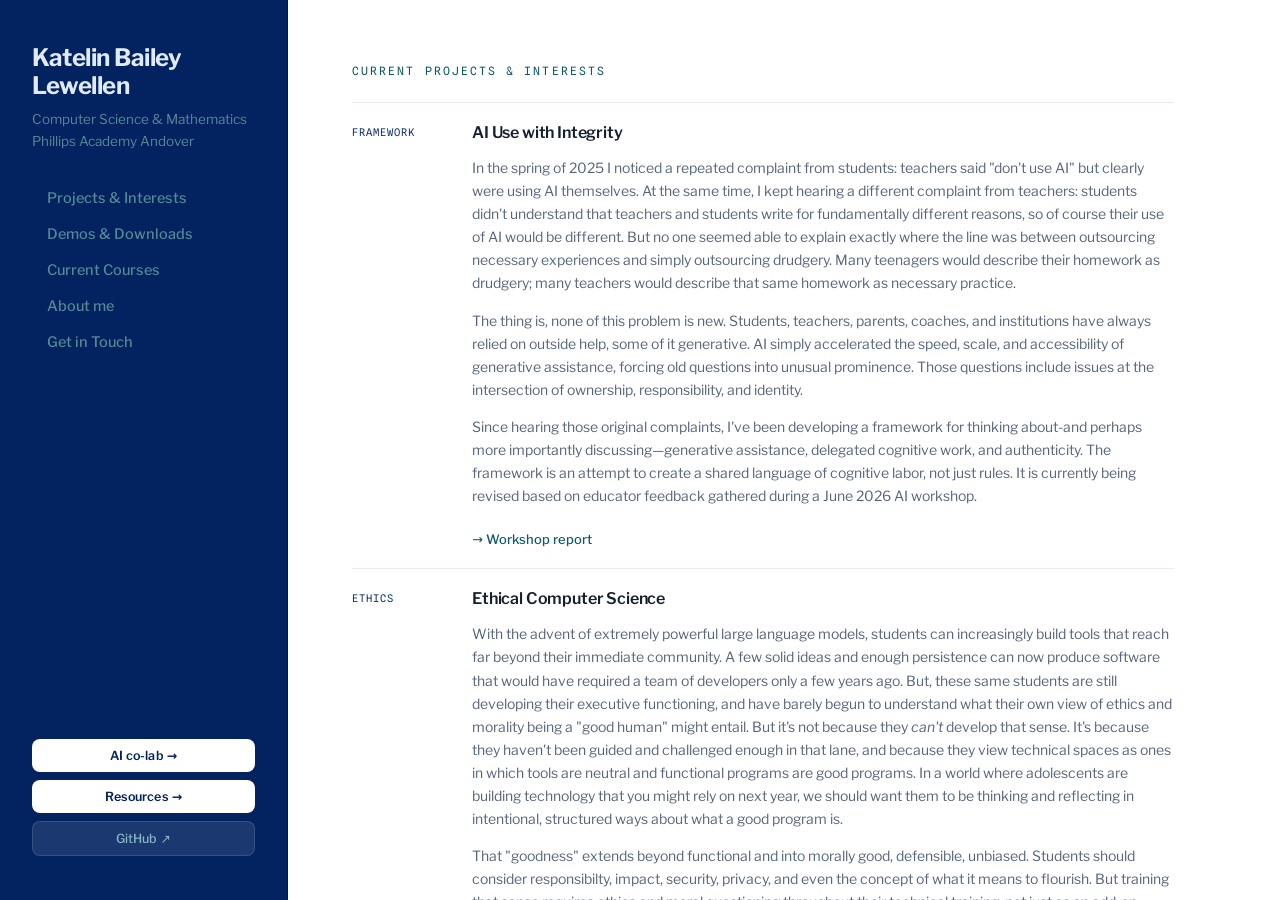
==== commit 04402fda: "Manifesto updates" ====
--- a/index.html
+++ b/index.html
@@ -27,7 +27,7 @@
     .sb-actions { margin-top: 0 !important; flex-direction: row !important; flex-wrap: wrap !important; gap: 6px !important; }
     main { height: auto !important; overflow-y: visible !important; }
     .sec { padding: 36px 20px !important; }
-    .projects-grid { grid-template-columns: 1fr !important; }
+    .projects-grid > div { grid-template-columns: 1fr !important; }
     .course-row { grid-template-columns: 1fr !important; gap: 4px !important; }
     .about-card { flex-direction: column !important; }
     .about-img { width: 100% !important; height: 160px !important; }
@@ -84,30 +84,40 @@
     <!-- PROJECTS -->
     <section id="projects" class="sec" style="padding: 64px 64px 56px; border-bottom: 1px solid #e4eaf8;">
       <div style="font-family: 'Spline Sans Mono', monospace; font-size: 11.5px; letter-spacing: 0.18em; text-transform: uppercase; color: #0c5969; margin-bottom: 24px;">Current projects &amp; interests</div>
-      <div class="projects-grid" style="display: grid; grid-template-columns: 1fr 1fr; gap: 18px;">
-
-        <div style="padding: 24px; border: 1px solid #dce8ea; border-radius: 13px; background: #ffffff;">
-          <div style="font-family: 'Spline Sans Mono', monospace; font-size: 10.5px; letter-spacing: 0.1em; text-transform: uppercase; color: #0e3177; margin-bottom: 12px;">Pedagogy</div>
-          <div style="font-size: 17px; font-weight: 600; margin-bottom: 9px; letter-spacing: -0.01em;">Engineering as a Back Door to the Liberal Arts</div>
-          <div style="font-size: 14px; line-height: 1.65; color: #56657a;">Building a robot is an act of writing, reasoning, and design — it just doesn't look like a humanities class. I'm interested in how engineering and making can serve as unexpected entry points to the broader habits of mind that a liberal arts education is actually after.</div>
-        </div>
-
-        <div style="padding: 24px; border: 1px solid #dce8ea; border-radius: 13px; background: #ffffff;">
-          <div style="font-family: 'Spline Sans Mono', monospace; font-size: 10.5px; letter-spacing: 0.1em; text-transform: uppercase; color: #0e3177; margin-bottom: 12px;">Framework</div>
-          <div style="font-size: 17px; font-weight: 600; margin-bottom: 9px; letter-spacing: -0.01em;">AI Use with Integrity</div>
-          <div style="font-size: 14px; line-height: 1.65; color: #56657a;">A structured classroom model for navigating AI — not a list of what's allowed, but a shared vocabulary for when AI helps, when it doesn't, and how to stay in the driver's seat. Built around five use categories that keep students responsible for their own thinking.</div>
-        </div>
-
-        <div style="padding: 24px; border: 1px solid #dce8ea; border-radius: 13px; background: #ffffff;">
-          <div style="font-family: 'Spline Sans Mono', monospace; font-size: 10.5px; letter-spacing: 0.1em; text-transform: uppercase; color: #0e3177; margin-bottom: 12px;">Ethics</div>
-          <div style="font-size: 17px; font-weight: 600; margin-bottom: 9px; letter-spacing: -0.01em;">Ethical Computer Science</div>
-          <div style="font-size: 14px; line-height: 1.65; color: #56657a;">CS taught as a discipline with civic weight. Students don't just build things — they examine who benefits, who's harmed, and what assumptions are baked into the systems they create. Ethics isn't a unit at the end of the course; it runs through everything.</div>
-        </div>
-
-        <div style="padding: 24px; border: 1px solid #dce8ea; border-radius: 13px; background: #ffffff;">
-          <div style="font-family: 'Spline Sans Mono', monospace; font-size: 10.5px; letter-spacing: 0.1em; text-transform: uppercase; color: #0e3177; margin-bottom: 12px;">Competition</div>
-          <div style="font-size: 17px; font-weight: 600; margin-bottom: 9px; letter-spacing: -0.01em;">FIRST Tech Challenge</div>
-          <div style="font-size: 14px; line-height: 1.65; color: #56657a;">Advisor to the school's FTC robotics team. Students design, build, program, and compete with a robot of their own making — combining hardware, software, and strategy under real competition pressure, on a real deadline.</div>
+      <div class="projects-grid" style="display: flex; flex-direction: column;">
+
+        <div style="display: grid; grid-template-columns: 100px 1fr; gap: 20px; padding: 20px 0; border-top: 1px solid #e4eaf8;">
+          <div style="font-family: 'Spline Sans Mono', monospace; font-size: 10.5px; letter-spacing: 0.1em; text-transform: uppercase; color: #0e3177; padding-top: 3px;">Framework</div>
+          <div>
+            <div style="font-size: 16px; font-weight: 600; margin-bottom: 8px; letter-spacing: -0.01em;">AI Use with Integrity</div>
+            <div style="font-size: 14px; line-height: 1.65; color: #56657a;"><p>In the spring of 2025 I noticed a repeated complaint from students: teachers said "don't use AI" but clearly were using AI themselves. At the same time, I kept hearing a different complaint from teachers: students didn't understand that teachers and students write for fundamentally different reasons, so of course their use of AI would be different. But no one seemed able to explain exactly where the line was between outsourcing necessary experiences and simply outsourcing drudgery. Many teenagers would describe their homework as drudgery; many teachers would describe that same homework as necessary practice.</p> <p> The thing is, none of this problem is new. Students, teachers, parents, coaches, and institutions have always relied on outside help, some of it generative. AI simply accelerated the speed, scale, and accessibility of generative assistance, forcing old questions into unusual prominence. Those questions include issues at the intersection of ownership, responsibility, and identity. </p> <p>Since hearing those original complaints, I've been developing a framework for thinking about-and perhaps more importantly discussing—generative assistance, delegated cognitive work, and authenticity. The framework is an attempt to create a shared language of cognitive labor, not just rules. It is currently being revised based on educator feedback gathered during a June 2026 AI workshop. </p></div>
+            <a href="workshop.html" style="display: inline-block; margin-top: 10px; font-size: 13px; font-weight: 500; color: #0c5969;">→ Workshop report</a>
+          </div>
+        </div>
+
+        <div style="display: grid; grid-template-columns: 100px 1fr; gap: 20px; padding: 20px 0; border-top: 1px solid #e4eaf8;">
+          <div style="font-family: 'Spline Sans Mono', monospace; font-size: 10.5px; letter-spacing: 0.1em; text-transform: uppercase; color: #0e3177; padding-top: 3px;">Ethics</div>
+          <div>
+            <div style="font-size: 16px; font-weight: 600; margin-bottom: 8px; letter-spacing: -0.01em;">Ethical Computer Science</div>
+            <div style="font-size: 14px; line-height: 1.65; color: #56657a;"><p>With the advent of extremely powerful large language models, students can increasingly build tools that reach far beyond their immediate community. A few solid ideas and enough persistence can now produce software that would have required a team of developers only a few years ago. But, these same students are still developing their executive functioning, and have barely begun to understand what their own view of ethics and morality being a "good human" might entail. But it's not because they <i> can't </i> develop that sense. It's because they haven't been guided and challenged enough in that lane, and because they view technical spaces as ones in which tools are neutral and functional programs are good programs. In a world where adolescents are building technology that you might rely on next year, we should want them to be thinking and reflecting in intentional, structured ways about what a good program is. </p> 
+            <p>That "goodness" extends beyond functional and into morally good, defensible, unbiased. Students should consider responsibilty, impact, security, privacy, and even the concept of what it means to flourish. But training that sense requires ethics and moral questioning throughout their technical training, not just as an add-on before they sign off on shipping code. This is the work of embedding ethics in our computer science education. </p></div>
+          </div>
+        </div>
+
+        <div style="display: grid; grid-template-columns: 100px 1fr; gap: 20px; padding: 20px 0; border-top: 1px solid #e4eaf8;">
+          <div style="font-family: 'Spline Sans Mono', monospace; font-size: 10.5px; letter-spacing: 0.1em; text-transform: uppercase; color: #0e3177; padding-top: 3px;">Co-Curriculars</div>
+          <div>
+            <div style="font-size: 16px; font-weight: 600; margin-bottom: 8px; letter-spacing: -0.01em;">Robotics Team</div>
+            <div style="font-size: 14px; line-height: 1.65; color: #56657a;"><p>As advisor to the school's FTC robotics team, I see a side of students that they may not show in classes, sports, or in the dorm. Many of my most devoted students on the competition team are truly engaging with it <i> as a team</i>. Students learn about leading, working towards a common goal, sharing accountability, and managing projects outside the confinement of classes, grades, and the push towards the college transcript.</p><p>For the most dedicated students, it will be one of the most enduring commitments they make in high school, and one in which they have a chance to make a true impact and leave a legacy. Students design, build, program, and compete with a robot of their own making, on a with its own structure and responsibility. This is one of the most "real life" things they can do, and they know it. In this space, responsibility, passion, and academic inquiry become real, and that reality is both rare and transformative.</p> </div>
+          </div>
+        </div>
+
+        <div style="display: grid; grid-template-columns: 100px 1fr; gap: 20px; padding: 20px 0; border-top: 1px solid #e4eaf8;">
+          <div style="font-family: 'Spline Sans Mono', monospace; font-size: 10.5px; letter-spacing: 0.1em; text-transform: uppercase; color: #0e3177; padding-top: 3px;">Pedagogy</div>
+          <div>
+            <div style="font-size: 16px; font-weight: 600; margin-bottom: 8px; letter-spacing: -0.01em;">Engineering as Liberal Arts</div>
+            <div style="font-size: 14px; line-height: 1.65; color: #56657a;"><p>In my time working with engineers in graduate school and industry, I noticed that the best engineers are those who engaged with a liberal arts eduction. These engineers have encountered and engaged with a wide range of ideas and are equipped to speak with a wide range of people about their work, adjusting their arguments to match their audience. On the flipside of that experience in industry is my experience in education: engineering is often viewed with suspicion in the best liberal arts institutions. </p><p> That said, the best engineering classes often teach the true span of liberal arts: science and mathematics through calculations of scale, angles of construction, and physical mechanics, arts through design and aesthetics, and humanities through research and technical writing, oral presentation skills, and reasoning. As a result, these classes are uniquely well-suited to be a microcosm of the liberal arts education as well as a place to connect cross-disciplinary learning and test out ideas. I'm interested in the ways in which engineering is an unexpected entry point to the broader liberal arts.</p></div>
+          </div>
         </div>
 
       </div>
@@ -250,8 +260,8 @@
         <img class="about-img" src="headshot.jpg" alt="Katelin Bailey Lewellen" style="flex: none; width: 105px; height: 116px; border-radius: 12px; border: 1px solid #cdd8e8; object-fit: cover; object-position: center top;">
         <div style="flex: 1; min-width: 0; font-size: 15.5px; line-height: 1.75; color: #4a596b; margin: 0 0 16px;">
           <p>Katelin Lewellen is an educator, programmer, and designer who teaches and plays at the intersection of computer science, engineering, and mathematics. She has taught at every level from middle school to graduate school; in public schools, private schools, university, and community college. She currently teaches at Phillips Academy Andover. In the classroom, Katelin challenges students to develop their own mental models and processes for thinking, designing, and problem-solving. Her classes emphasize hands-on exploration where students make choices defensible by both justification and reflection.   </p>
-          <p> Katelin is committed to intertwining computer science with ethics, problem solving, human relationships, research, and both written and oral argumentation. She is focused on cultivating interesting learning environments seeded with thorny problems for students to grapple with. She has spent time developing a classroom framework for student AI use, but remains suspicious about AI's role in a society that values being both human and humane. She coaches the school's FIRST Tech Challenge robotics team (PARC 28170), and enjoys casual creation on campus with tools both physical and digital. </p>
-          <p> Wherever you meet her, Katelin is a detail-loving systems thinker who finds joy in both the messy middle of making and the clean precision of intentional design. She is committed to the neverending task of making classes as sustainable and joyful as they are rigorous, for both students and teachers. She is also one of the most analog computer science teachers you are likely to meet. </p>
+          <p> Katelin is committed to intertwining computer science with ethics, problem solving, human relationships, research, and judgement. These interests are reflected in her emphasis on both written and oral argumentation. She is focused on cultivating interesting learning environments seeded with thorny problems for students to grapple with. She has spent time developing a framework for helping students and teachers discuss generative assistance, AI, and where cognitive work belongs. Katelin looks at AI with a cautiously optimistic view, but remains deeply concerned with preserving human judgment, responsibility, and authenticity. She coaches the school's FIRST Tech Challenge robotics team (PARC 28170), and enjoys casual creation on campus with tools both physical and digital. </p>
+          <p> Wherever you meet her, Katelin is a detail-loving systems thinker who finds joy in both the messy middle of making and the clean precision of intentional design. She is committed to the never-ending task of making classes as sustainable and joyful as they are rigorous, for both students and teachers. She is also one of the most analog computer science teachers you are likely to meet. </p>
           <p>You can ask Katelin about knitting, quilting, baking, running, baseball, or books and puzzles of all sorts. She lives in Andover with her husband, three kids, and a large dog.</p>
         </div>
       </div>
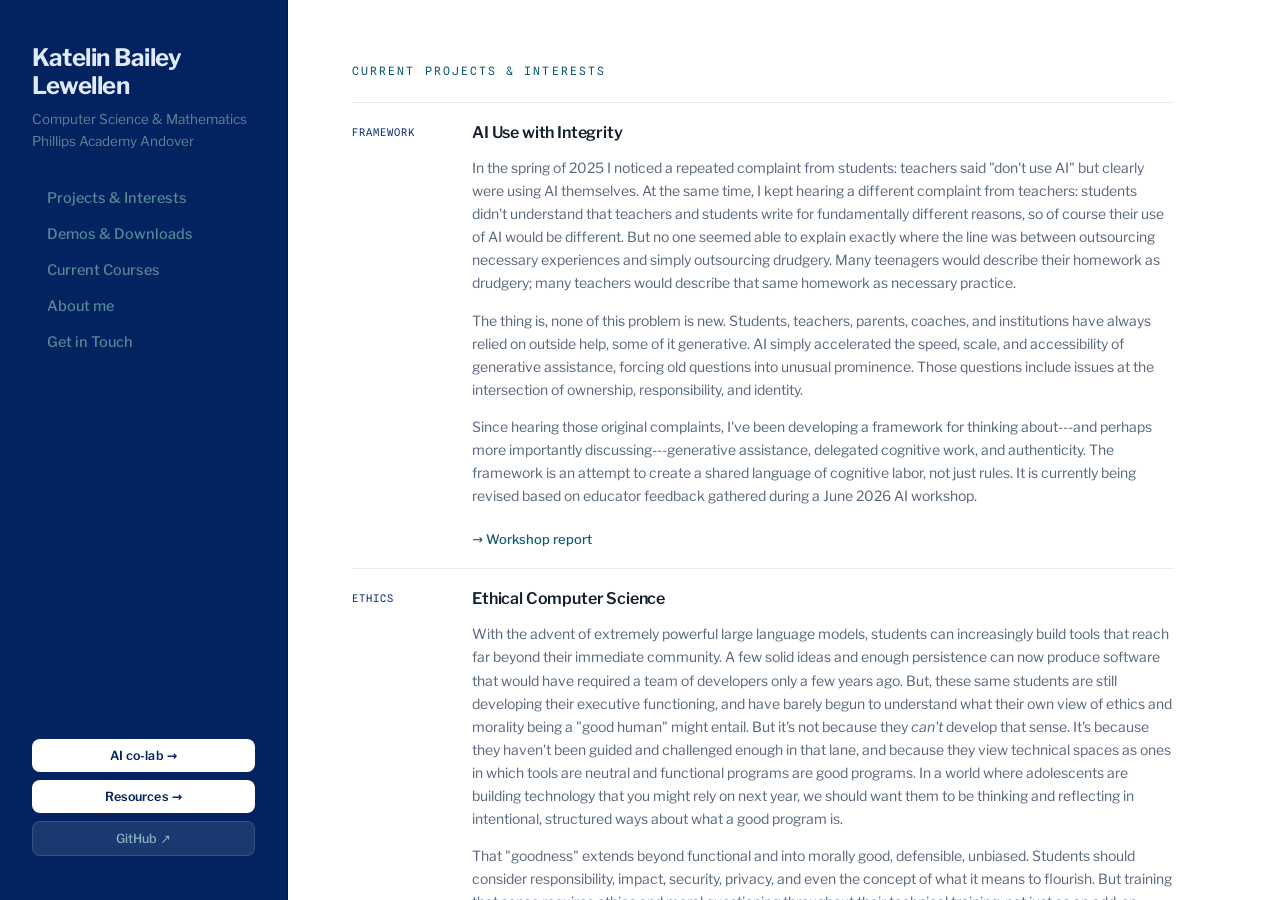
==== commit 35e0756b: "Typos and line edits." ====
--- a/index.html
+++ b/index.html
@@ -90,7 +90,7 @@
           <div style="font-family: 'Spline Sans Mono', monospace; font-size: 10.5px; letter-spacing: 0.1em; text-transform: uppercase; color: #0e3177; padding-top: 3px;">Framework</div>
           <div>
             <div style="font-size: 16px; font-weight: 600; margin-bottom: 8px; letter-spacing: -0.01em;">AI Use with Integrity</div>
-            <div style="font-size: 14px; line-height: 1.65; color: #56657a;"><p>In the spring of 2025 I noticed a repeated complaint from students: teachers said "don't use AI" but clearly were using AI themselves. At the same time, I kept hearing a different complaint from teachers: students didn't understand that teachers and students write for fundamentally different reasons, so of course their use of AI would be different. But no one seemed able to explain exactly where the line was between outsourcing necessary experiences and simply outsourcing drudgery. Many teenagers would describe their homework as drudgery; many teachers would describe that same homework as necessary practice.</p> <p> The thing is, none of this problem is new. Students, teachers, parents, coaches, and institutions have always relied on outside help, some of it generative. AI simply accelerated the speed, scale, and accessibility of generative assistance, forcing old questions into unusual prominence. Those questions include issues at the intersection of ownership, responsibility, and identity. </p> <p>Since hearing those original complaints, I've been developing a framework for thinking about-and perhaps more importantly discussing—generative assistance, delegated cognitive work, and authenticity. The framework is an attempt to create a shared language of cognitive labor, not just rules. It is currently being revised based on educator feedback gathered during a June 2026 AI workshop. </p></div>
+            <div style="font-size: 14px; line-height: 1.65; color: #56657a;"><p>In the spring of 2025 I noticed a repeated complaint from students: teachers said "don't use AI" but clearly were using AI themselves. At the same time, I kept hearing a different complaint from teachers: students didn't understand that teachers and students write for fundamentally different reasons, so of course their use of AI would be different. But no one seemed able to explain exactly where the line was between outsourcing necessary experiences and simply outsourcing drudgery. Many teenagers would describe their homework as drudgery; many teachers would describe that same homework as necessary practice.</p> <p> The thing is, none of this problem is new. Students, teachers, parents, coaches, and institutions have always relied on outside help, some of it generative. AI simply accelerated the speed, scale, and accessibility of generative assistance, forcing old questions into unusual prominence. Those questions include issues at the intersection of ownership, responsibility, and identity. </p> <p>Since hearing those original complaints, I've been developing a framework for thinking about---and perhaps more importantly discussing---generative assistance, delegated cognitive work, and authenticity. The framework is an attempt to create a shared language of cognitive labor, not just rules. It is currently being revised based on educator feedback gathered during a June 2026 AI workshop. </p></div>
             <a href="workshop.html" style="display: inline-block; margin-top: 10px; font-size: 13px; font-weight: 500; color: #0c5969;">→ Workshop report</a>
           </div>
         </div>
@@ -100,7 +100,7 @@
           <div>
             <div style="font-size: 16px; font-weight: 600; margin-bottom: 8px; letter-spacing: -0.01em;">Ethical Computer Science</div>
             <div style="font-size: 14px; line-height: 1.65; color: #56657a;"><p>With the advent of extremely powerful large language models, students can increasingly build tools that reach far beyond their immediate community. A few solid ideas and enough persistence can now produce software that would have required a team of developers only a few years ago. But, these same students are still developing their executive functioning, and have barely begun to understand what their own view of ethics and morality being a "good human" might entail. But it's not because they <i> can't </i> develop that sense. It's because they haven't been guided and challenged enough in that lane, and because they view technical spaces as ones in which tools are neutral and functional programs are good programs. In a world where adolescents are building technology that you might rely on next year, we should want them to be thinking and reflecting in intentional, structured ways about what a good program is. </p> 
-            <p>That "goodness" extends beyond functional and into morally good, defensible, unbiased. Students should consider responsibilty, impact, security, privacy, and even the concept of what it means to flourish. But training that sense requires ethics and moral questioning throughout their technical training, not just as an add-on before they sign off on shipping code. This is the work of embedding ethics in our computer science education. </p></div>
+            <p>That "goodness" extends beyond functional and into morally good, defensible, unbiased. Students should consider responsibility, impact, security, privacy, and even the concept of what it means to flourish. But training that sense requires ethics and moral questioning throughout their technical training, not just as an add-on before they sign off on shipping code. This is the work of embedding ethics in our computer science education. </p></div>
           </div>
         </div>
 
@@ -108,7 +108,7 @@
           <div style="font-family: 'Spline Sans Mono', monospace; font-size: 10.5px; letter-spacing: 0.1em; text-transform: uppercase; color: #0e3177; padding-top: 3px;">Co-Curriculars</div>
           <div>
             <div style="font-size: 16px; font-weight: 600; margin-bottom: 8px; letter-spacing: -0.01em;">Robotics Team</div>
-            <div style="font-size: 14px; line-height: 1.65; color: #56657a;"><p>As advisor to the school's FTC robotics team, I see a side of students that they may not show in classes, sports, or in the dorm. Many of my most devoted students on the competition team are truly engaging with it <i> as a team</i>. Students learn about leading, working towards a common goal, sharing accountability, and managing projects outside the confinement of classes, grades, and the push towards the college transcript.</p><p>For the most dedicated students, it will be one of the most enduring commitments they make in high school, and one in which they have a chance to make a true impact and leave a legacy. Students design, build, program, and compete with a robot of their own making, on a with its own structure and responsibility. This is one of the most "real life" things they can do, and they know it. In this space, responsibility, passion, and academic inquiry become real, and that reality is both rare and transformative.</p> </div>
+            <div style="font-size: 14px; line-height: 1.65; color: #56657a;"><p>As advisor to the school's FTC robotics team, I see a side of students that they may not show in classes, sports, or in the dorm. Many of my most devoted students on the competition team are truly engaging with it <i> as a team</i>. Students learn about leading, working towards a common goal, sharing accountability, and managing projects outside the confinement of classes, grades, and the push towards the college transcript.</p><p>For the most dedicated students, it will be one of the most enduring commitments they make in high school, and one in which they have a chance to make a true impact and leave a legacy. Students design, build, program, and compete with a robot of their own making, on a team with its own structure and responsibility. This is one of the most "real life" things they can do, and they know it. In this space, responsibility, passion, and academic inquiry become real, and that reality is both rare and transformative.</p> </div>
           </div>
         </div>
 
@@ -116,7 +116,7 @@
           <div style="font-family: 'Spline Sans Mono', monospace; font-size: 10.5px; letter-spacing: 0.1em; text-transform: uppercase; color: #0e3177; padding-top: 3px;">Pedagogy</div>
           <div>
             <div style="font-size: 16px; font-weight: 600; margin-bottom: 8px; letter-spacing: -0.01em;">Engineering as Liberal Arts</div>
-            <div style="font-size: 14px; line-height: 1.65; color: #56657a;"><p>In my time working with engineers in graduate school and industry, I noticed that the best engineers are those who engaged with a liberal arts eduction. These engineers have encountered and engaged with a wide range of ideas and are equipped to speak with a wide range of people about their work, adjusting their arguments to match their audience. On the flipside of that experience in industry is my experience in education: engineering is often viewed with suspicion in the best liberal arts institutions. </p><p> That said, the best engineering classes often teach the true span of liberal arts: science and mathematics through calculations of scale, angles of construction, and physical mechanics, arts through design and aesthetics, and humanities through research and technical writing, oral presentation skills, and reasoning. As a result, these classes are uniquely well-suited to be a microcosm of the liberal arts education as well as a place to connect cross-disciplinary learning and test out ideas. I'm interested in the ways in which engineering is an unexpected entry point to the broader liberal arts.</p></div>
+            <div style="font-size: 14px; line-height: 1.65; color: #56657a;"><p>In my time working with engineers in graduate school and industry, I noticed that the best engineers are those who engaged with a liberal arts education. These engineers have encountered and engaged with a wide range of ideas and are equipped to speak with a wide range of people about their work, adjusting their arguments to match their audience. On the flipside of that experience in industry is my experience in education: engineering is often viewed with suspicion in the best liberal arts institutions. </p><p> That said, the best engineering classes often teach the true span of liberal arts: science and mathematics through calculations of scale, angles of construction, and physical mechanics, arts through design and aesthetics, and humanities through research and technical writing, oral presentation skills, and reasoning. As a result, these classes are uniquely well-suited to be a microcosm of the liberal arts education as well as a place to connect cross-disciplinary learning and test out ideas. I'm interested in the ways in which engineering is an unexpected entry point to the broader liberal arts.</p></div>
           </div>
         </div>
 
@@ -260,7 +260,7 @@
         <img class="about-img" src="headshot.jpg" alt="Katelin Bailey Lewellen" style="flex: none; width: 105px; height: 116px; border-radius: 12px; border: 1px solid #cdd8e8; object-fit: cover; object-position: center top;">
         <div style="flex: 1; min-width: 0; font-size: 15.5px; line-height: 1.75; color: #4a596b; margin: 0 0 16px;">
           <p>Katelin Lewellen is an educator, programmer, and designer who teaches and plays at the intersection of computer science, engineering, and mathematics. She has taught at every level from middle school to graduate school; in public schools, private schools, university, and community college. She currently teaches at Phillips Academy Andover. In the classroom, Katelin challenges students to develop their own mental models and processes for thinking, designing, and problem-solving. Her classes emphasize hands-on exploration where students make choices defensible by both justification and reflection.   </p>
-          <p> Katelin is committed to intertwining computer science with ethics, problem solving, human relationships, research, and judgement. These interests are reflected in her emphasis on both written and oral argumentation. She is focused on cultivating interesting learning environments seeded with thorny problems for students to grapple with. She has spent time developing a framework for helping students and teachers discuss generative assistance, AI, and where cognitive work belongs. Katelin looks at AI with a cautiously optimistic view, but remains deeply concerned with preserving human judgment, responsibility, and authenticity. She coaches the school's FIRST Tech Challenge robotics team (PARC 28170), and enjoys casual creation on campus with tools both physical and digital. </p>
+          <p> Katelin is committed to intertwining computer science with ethics, problem solving, human relationships, research, and judgment. These interests are reflected in her emphasis on both written and oral argumentation. She is focused on cultivating interesting learning environments seeded with thorny problems for students to grapple with. She has spent time developing a framework for helping students and teachers discuss generative assistance, AI, and where cognitive work belongs. Katelin looks at AI with a cautiously optimistic view, but remains deeply concerned with preserving human judgment, responsibility, and authenticity. She coaches the school's FIRST Tech Challenge robotics team (PARC 28170), and enjoys casual creation on campus with tools both physical and digital. </p>
           <p> Wherever you meet her, Katelin is a detail-loving systems thinker who finds joy in both the messy middle of making and the clean precision of intentional design. She is committed to the never-ending task of making classes as sustainable and joyful as they are rigorous, for both students and teachers. She is also one of the most analog computer science teachers you are likely to meet. </p>
           <p>You can ask Katelin about knitting, quilting, baking, running, baseball, or books and puzzles of all sorts. She lives in Andover with her husband, three kids, and a large dog.</p>
         </div>
